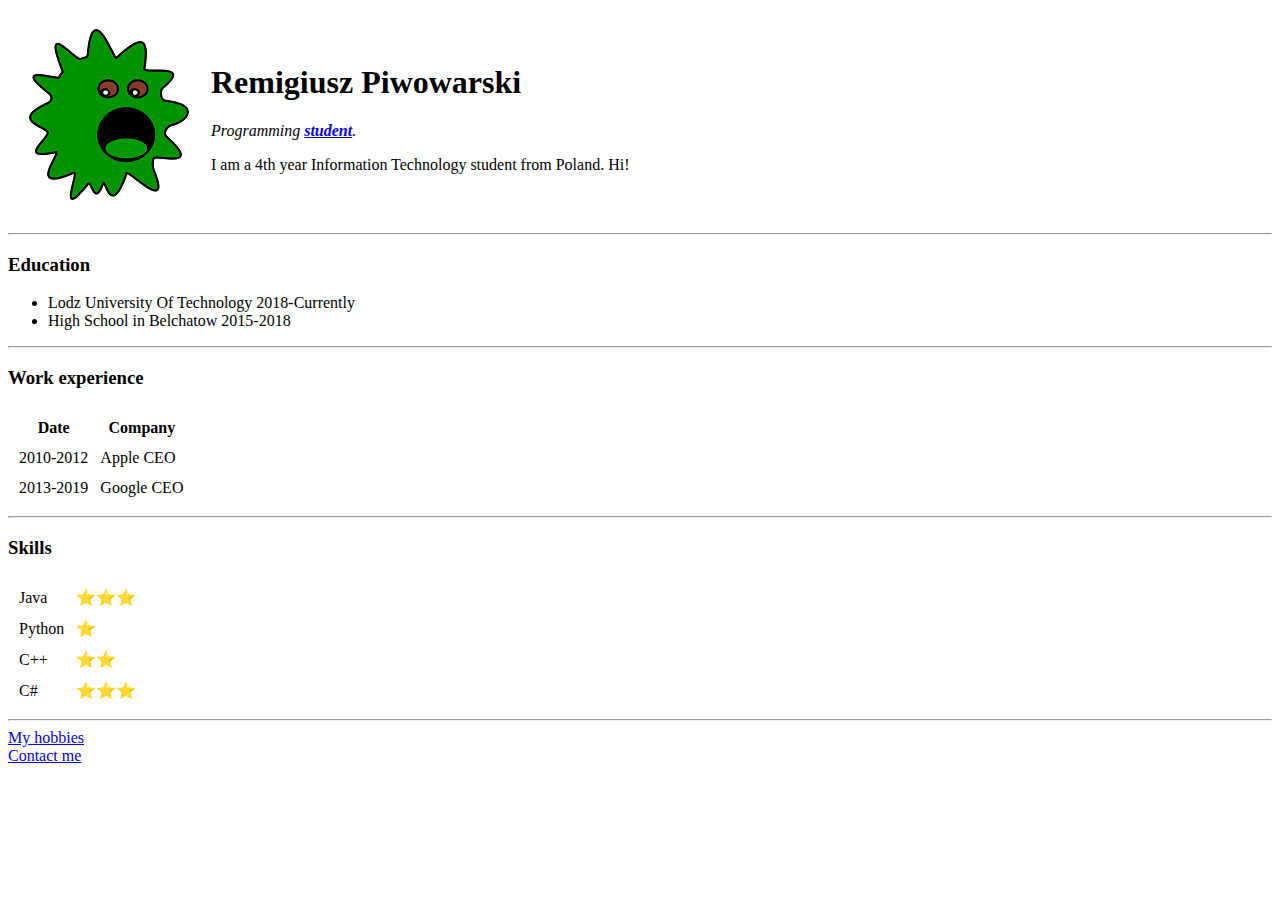
==== index.html @ a2075c46 "Initial website files" ====
<!DOCTYPE html>
<html lang="en" dir="ltr">

<head>
  <!-- info for the browser about the website -->
  <meta charset="utf-8"> <!-- tells browser that all text is encoded using... -->
  <title>Remek's site</title>
</head>

<body>
  <table cellspacing="20">
    <!--depreated-->
    <tr>
      <td><img src="virus2.png" alt="Remigiusz Piwowarski"></td>
      <td>
        <h1>Remigiusz Piwowarski</h1>
        <p><em>Programming <strong><a href="https://pl.wikipedia.org/wiki/Student">student</a></strong>.</em></p> <!-- a - anchortag -->
        <p>I am a 4th year Information Technology student from Poland. Hi!</p>
      </td>
    </tr>
  </table>
  <!--alternative text if img cannot be shown-->
  <hr>
  <h3>Education</h3>
  <ul>
    <li>Lodz University Of Technology 2018-Currently</li>
    <li>High School in Belchatow 2015-2018</li>
  </ul>
  <hr>
  <h3>Work experience</h3>
  <table cellspacing="10">
    <!--TABLE -->
    <thead>
      <tr>
        <th>Date</th>
        <th>Company</th>
      </tr>
    </thead>
    <tbody>
      <tr>
        <td>2010-2012</td>
        <td>Apple CEO</td>
      </tr>
      <tr>
        <td>2013-2019</td>
        <td>Google CEO</td>
      </tr>
    </tbody>
    <tfoot>

    </tfoot>
  </table>
  <hr>
  <h3>Skills</h3>
  <table cellspacing="10">

    <tr>
      <td>Java</td>
      <td>⭐⭐⭐</td>
    </tr>
    <tr>
      <td>Python</td>
      <td>⭐</td>
    </tr>
    <tr>
      <td>C++</td>
      <td>⭐⭐</td>
    </tr>
    <tr>
      <td>C#</td>
      <td>⭐⭐⭐</td>
    </tr>
  </table>

  <hr>
  <a href="hobbies.html">My hobbies</a>
  <br>
  <a href="contact.html">Contact me</a>


</body>

</html>
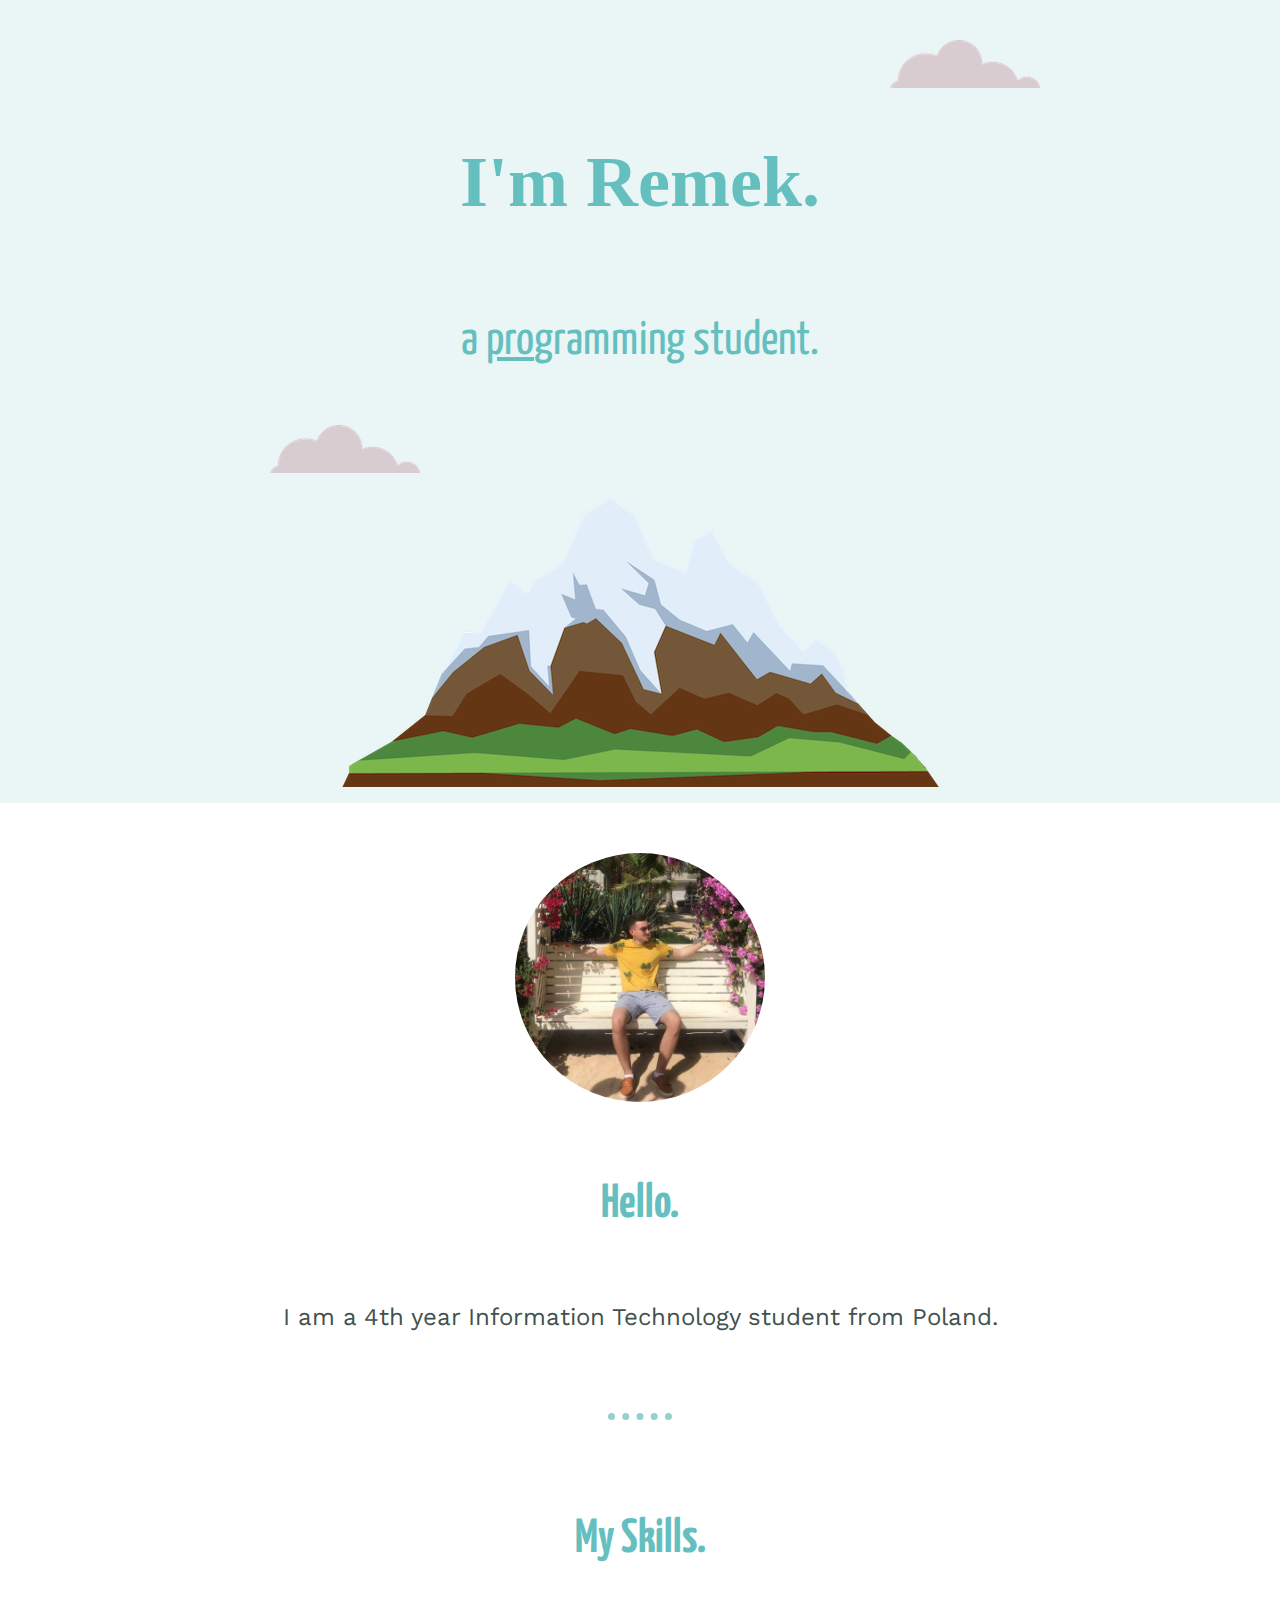
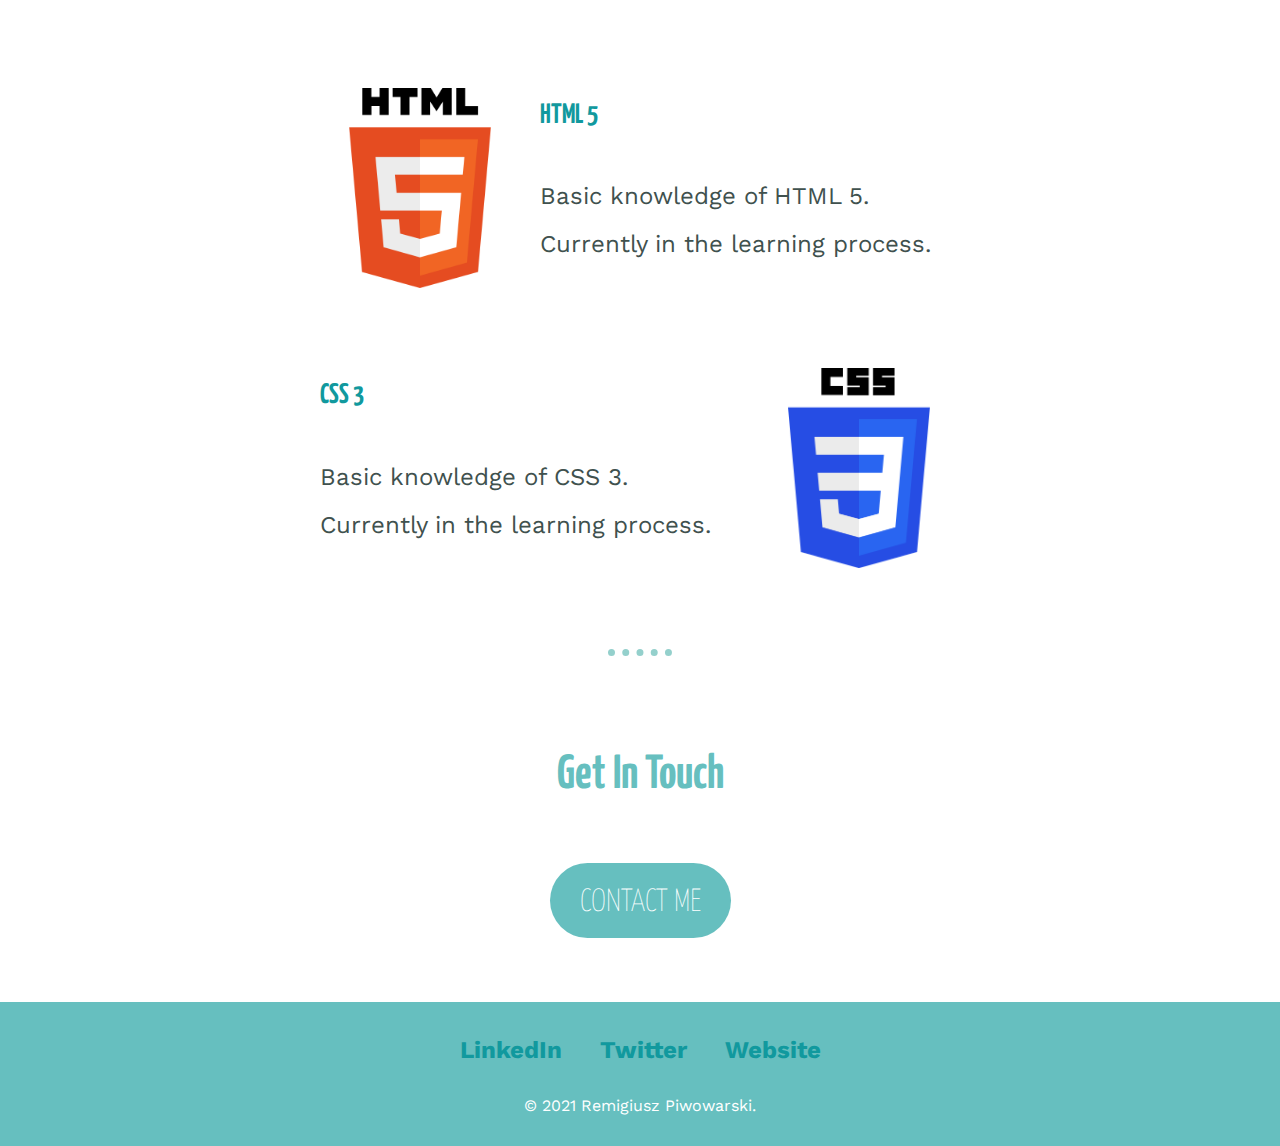
==== commit a2f6d99e: "Add files via upload" ====
--- a/index.html
+++ b/index.html
@@ -2,80 +2,61 @@
 <html lang="en" dir="ltr">
 
 <head>
-  <!-- info for the browser about the website -->
-  <meta charset="utf-8"> <!-- tells browser that all text is encoded using... -->
-  <title>Remek's site</title>
+  <meta charset="utf-8">
+  <title>Remigiusz Piwowarski</title>
+  <link rel="stylesheet" href="css/styles.css">
+  <link rel="icon" href="favicon.ico">
+
+  <link rel="preconnect" href="https://fonts.googleapis.com">
+  <link rel="preconnect" href="https://fonts.gstatic.com" crossorigin>
+  <link href="https://fonts.googleapis.com/css2?family=Permanent+Marker&family=Work+Sans:wght@400&family=Yanone+Kaffeesatz&display=swap" rel="stylesheet">
+
 </head>
 
 <body>
-  <table cellspacing="20">
-    <!--depreated-->
-    <tr>
-      <td><img src="virus2.png" alt="Remigiusz Piwowarski"></td>
-      <td>
-        <h1>Remigiusz Piwowarski</h1>
-        <p><em>Programming <strong><a href="https://pl.wikipedia.org/wiki/Student">student</a></strong>.</em></p> <!-- a - anchortag -->
-        <p>I am a 4th year Information Technology student from Poland. Hi!</p>
-      </td>
-    </tr>
-  </table>
-  <!--alternative text if img cannot be shown-->
-  <hr>
-  <h3>Education</h3>
-  <ul>
-    <li>Lodz University Of Technology 2018-Currently</li>
-    <li>High School in Belchatow 2015-2018</li>
-  </ul>
-  <hr>
-  <h3>Work experience</h3>
-  <table cellspacing="10">
-    <!--TABLE -->
-    <thead>
-      <tr>
-        <th>Date</th>
-        <th>Company</th>
-      </tr>
-    </thead>
-    <tbody>
-      <tr>
-        <td>2010-2012</td>
-        <td>Apple CEO</td>
-      </tr>
-      <tr>
-        <td>2013-2019</td>
-        <td>Google CEO</td>
-      </tr>
-    </tbody>
-    <tfoot>
 
-    </tfoot>
-  </table>
-  <hr>
-  <h3>Skills</h3>
-  <table cellspacing="10">
+  <div class="top-container">
+    <img class="top-cloud" src="images/cloud.png" alt="cloud-img">
+    <h1>I'm Remek.</h1>
+    <h2 class="subtitle">a <span class="pro">pro</span>gramming student.</h2>
+    <img class="bottom-cloud" src="images/cloud.png" alt="cloud-img">
+    <img class="mountain-img" src="images/mountain.png" alt="mountain-img">
+  </div>
+  <!--content division element - to structure, divide content-->
 
-    <tr>
-      <td>Java</td>
-      <td>⭐⭐⭐</td>
-    </tr>
-    <tr>
-      <td>Python</td>
-      <td>⭐</td>
-    </tr>
-    <tr>
-      <td>C++</td>
-      <td>⭐⭐</td>
-    </tr>
-    <tr>
-      <td>C#</td>
-      <td>⭐⭐⭐</td>
-    </tr>
-  </table>
+  <div class="middle-container">
+    <div class="profile">
+      <img class="profile-pic" src="images/my_pic.jpg" alt="profile-picture">
+      <h2>Hello.</h2>
+      <p>I am a 4th year Information Technology student from Poland.</p>
+    </div>
+    <hr>
+    <div class="skills">
+      <h2>My Skills.</h2>
+      <div class="skill-row">
+        <img class="html-logo skill-icon" src="images/html_logo.png" alt="html-logo">
+        <h3>HTML 5</h3>
+        <p>Basic knowledge of HTML 5. Currently in the learning process.</p>
+      </div>
+      <div class="skill-row">
+        <img class="css-logo skill-icon" src="images/css_logo.png" alt="css-logo">
+        <h3>CSS 3</h3>
+        <p>Basic knowledge of CSS 3. Currently in the learning process.</p>
+      </div>
+    </div>
+    <hr>
+    <div class="contact-me">
+      <h2>Get In Touch</h2>
+      <a class="btn" href="mailto:remek.piwowarski@gmail.com">CONTACT ME</a>
+    </div>
+  </div>
 
-  <hr>
-  <a href="hobbies.html">My hobbies</a>
-  <br>
-  <a href="contact.html">Contact me</a>
+  <div class="bottom-container">
+    <a class="footer-link" href="https://www.linkedin.com/">LinkedIn</a>
+    <a class="footer-link" href="https://twitter.com/">Twitter</a>
+    <a class="footer-link" href="https://www.google.com/">Website</a>
+    <p class="signature">© 2021 Remigiusz Piwowarski.</p>
+  </div>
 
 
 </body>
--- a/css/styles.css
+++ b/css/styles.css
@@ -0,0 +1,142 @@
+body {
+  color: #40514E;
+  margin: 0;
+  text-align: center;
+  font-family: 'Work Sans', sans-serif;
+  font-size: 1.5rem;
+  line-height: 2;
+}
+
+h1 {
+  font-size: 4.5rem;
+  /*100% = 16px  = 1em = 1rerm    em and % are dynamic       rem - em relative to the root */
+  font-family: 'Permanent Marker', cursive;
+  margin: 20px auto 0 auto;
+  color: #66BFBF;
+}
+
+h2 {
+  font-family: 'Yanone Kaffeesatz', sans-serif;
+  font-size: 3rem;
+  color: #66BFBF;
+}
+
+.subtitle {
+  font-weight: normal;
+}
+
+h3 {
+  font-family: 'Yanone Kaffeesatz', sans-serif;
+  color: #11999E;
+}
+
+a {
+  color: #11999E;
+}
+
+span {
+  text-decoration: underline;
+}
+
+hr {
+  border-style: dotted none none none;
+  border-width: 7px;
+  border-color: #94D0CC;
+  width: 5%;
+  margin: 4.5rem auto;
+}
+
+.top-container {
+  background-color: #EAF6F6;
+  position: relative;
+  padding-top: 90px;
+}
+
+.middle-container {}
+
+.bottom-container {
+  background-color: #66BFBF;
+  padding: 1.5rem;
+  margin-top: 4rem;
+}
+
+.top-cloud {
+  position: absolute;
+  right: 15rem;
+  top: 40px;
+}
+
+.bottom-cloud {
+  position: absolute;
+  left: 15rem;
+  bottom: 300px;
+  margin: 30px;
+}
+
+.profile-pic {
+  margin-top: 50px;
+  border-radius: 100%;
+  width: 250px;
+  height: auto;
+}
+
+.skill-icon {
+  height: 200px;
+}
+
+.css-logo {
+  float: right;
+  margin: 0 30px 0 50px;
+}
+
+.html-logo {
+  float: left;
+  margin-right: 20px;
+}
+
+.skill-row {
+  width: 50%;
+  margin: 100px auto 100px auto;
+  text-align: left;
+  line-height: 2;
+}
+
+.btn {
+  -webkit-border-radius: 100px;
+  -moz-border-radius: 100px;
+  border-radius: 100px;
+  color: #FFFFFF;
+  line-height: normal;
+  font-family: 'Yanone Kaffeesatz', sans-serif;
+  font-size: 2rem;
+  font-weight: 200;
+  height: auto;
+  padding: 23px 30px 20px 30px;
+  background-color: #66BFBF;
+  text-decoration: none;
+  display: inline-block;
+  cursor: pointer;
+  text-align: center;
+}
+
+.btn:hover {
+  background: #2AE2E2;
+  border-radius: 100px;
+  text-decoration: none;
+}
+
+.footer-link {
+  text-decoration: none;
+  margin: 0 15px 0 15px;
+  font-weight: bold;
+}
+
+.footer-link:hover {
+  color:white;
+}
+
+.signature {
+  color: white;
+  margin-bottom: 0;
+  font-size: 1rem;
+}
